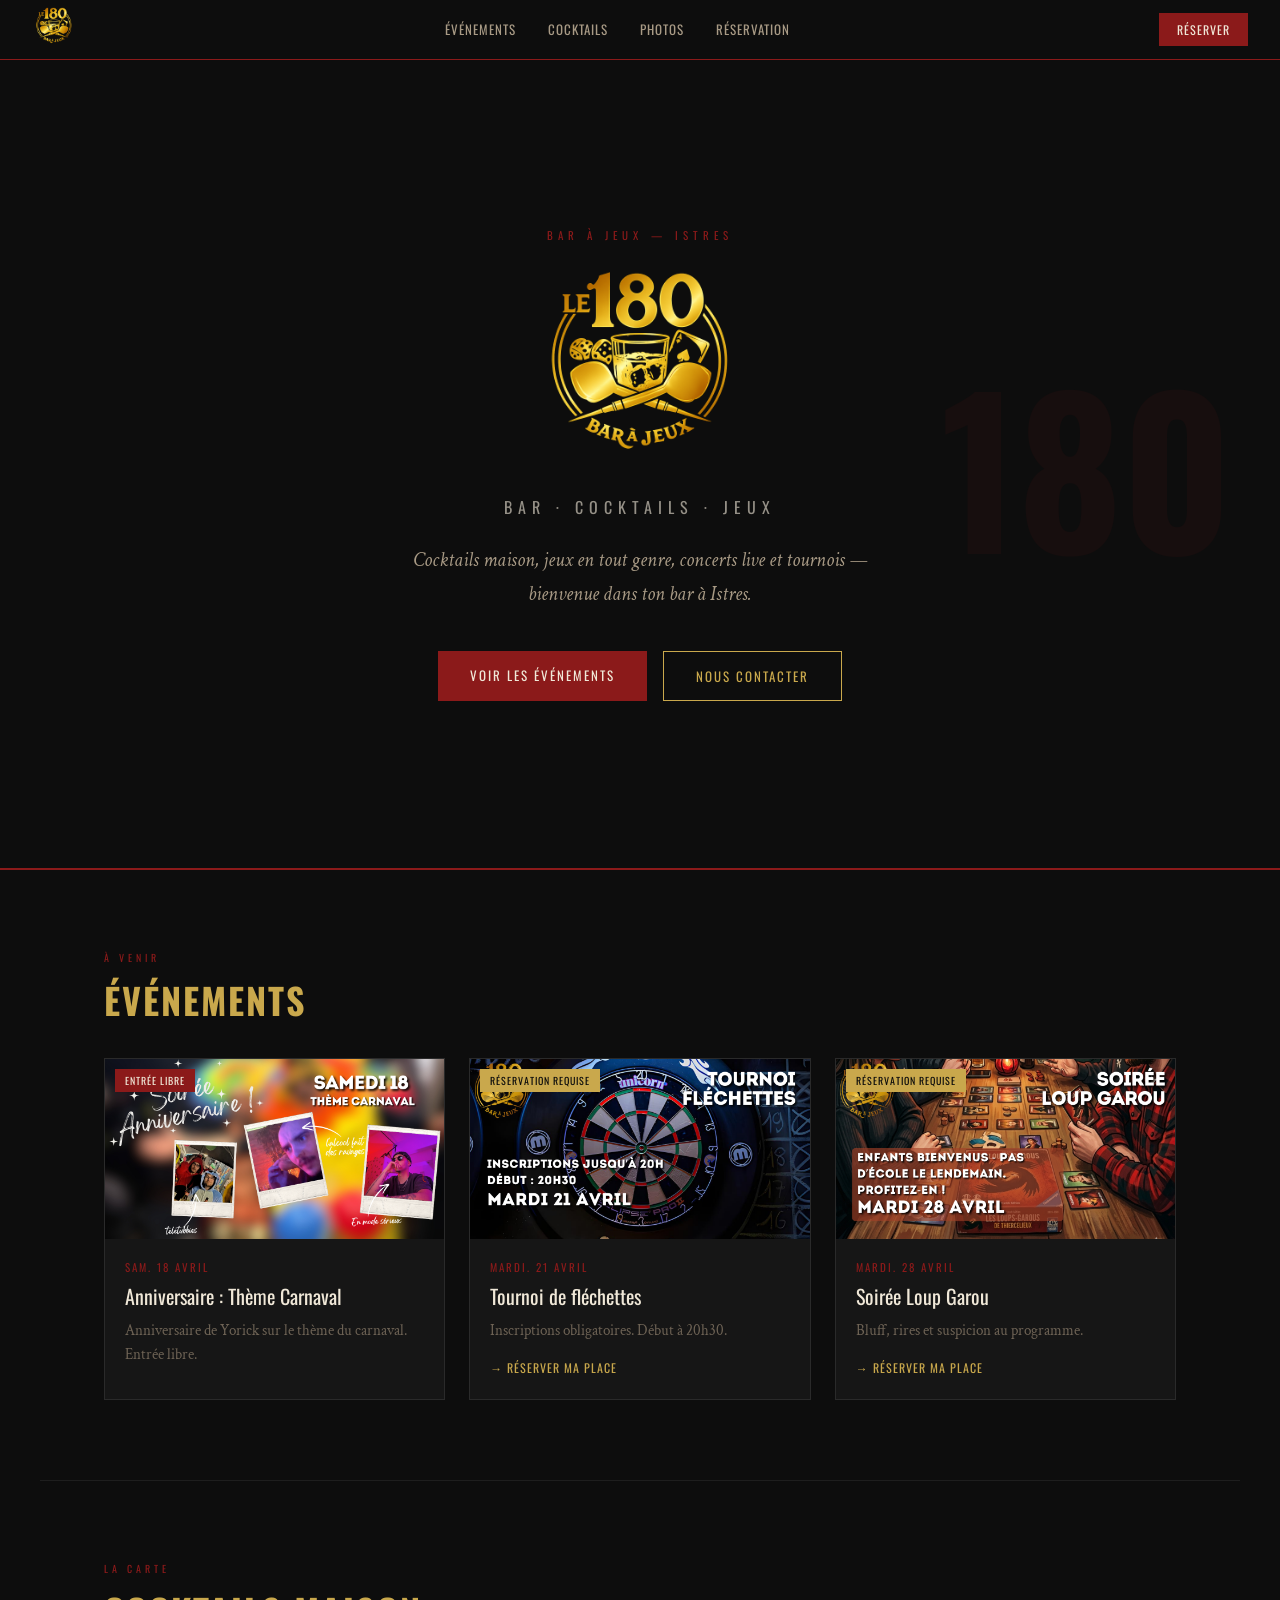
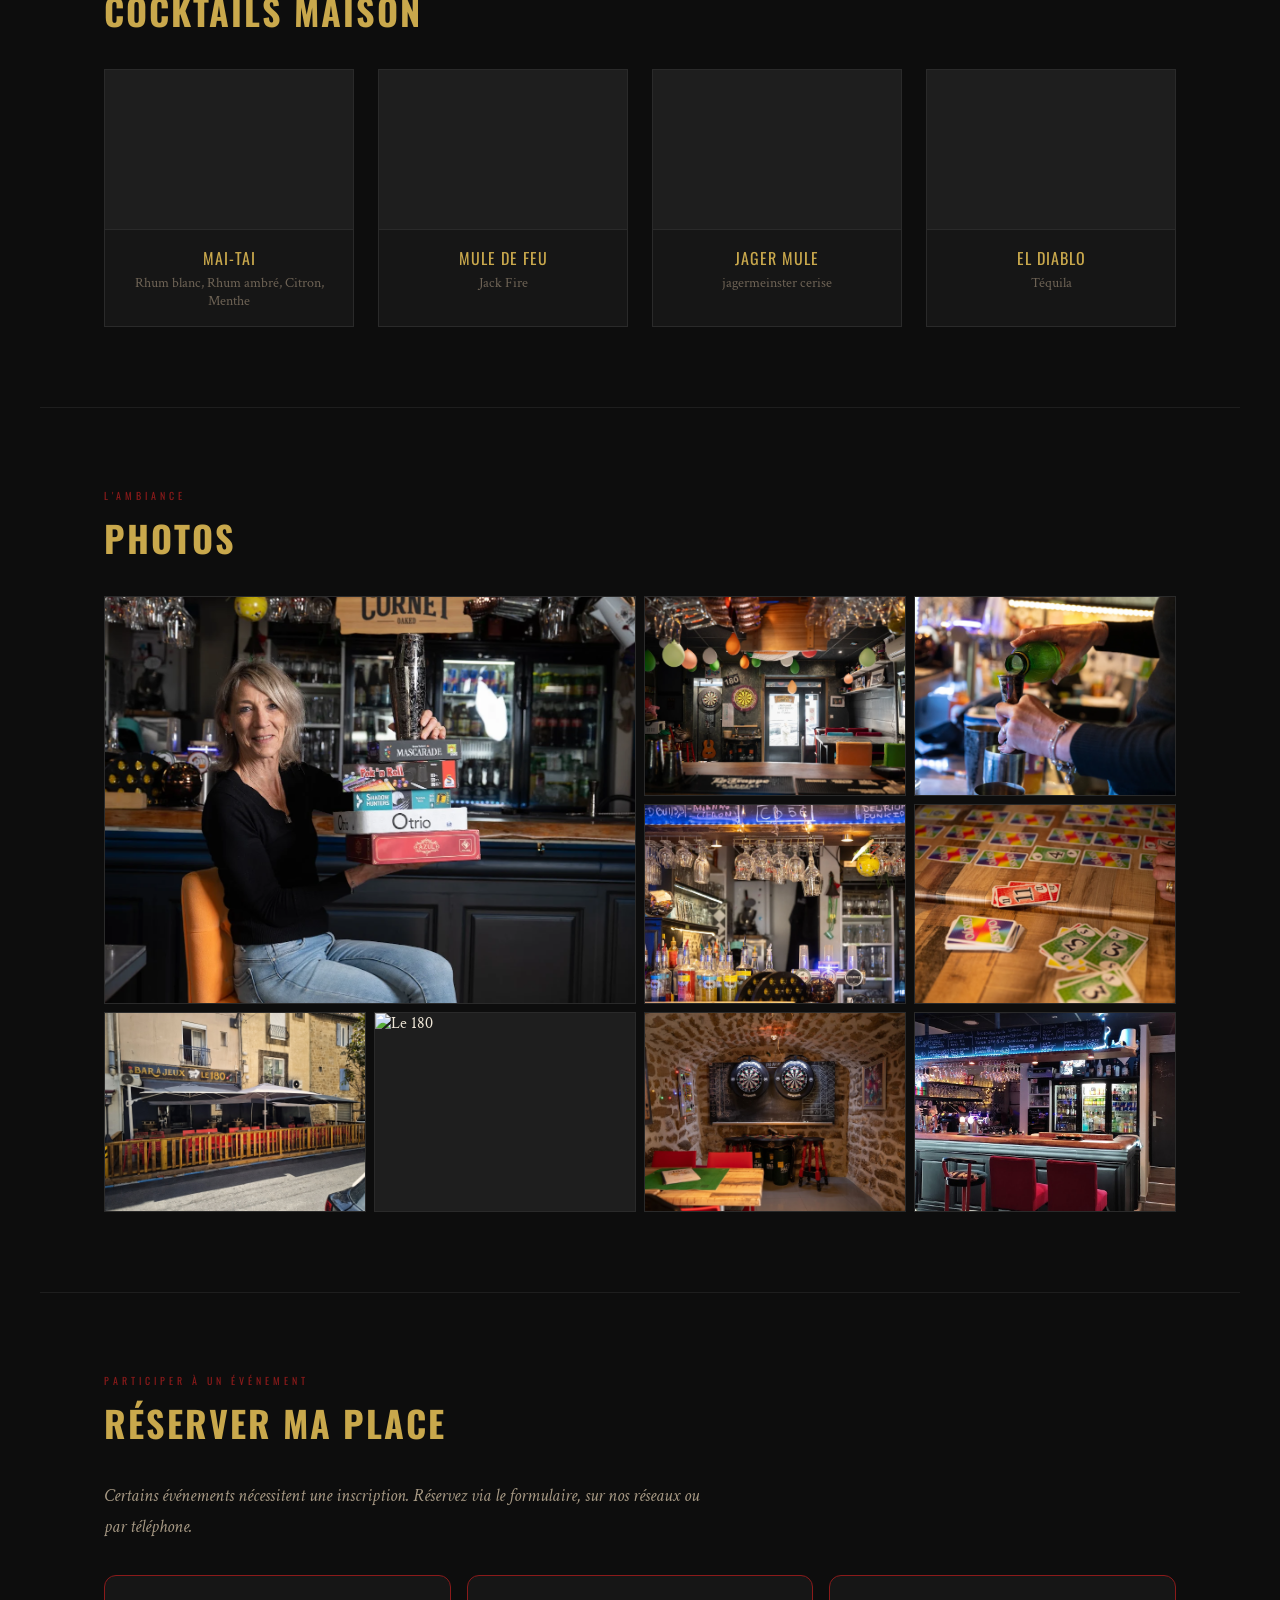
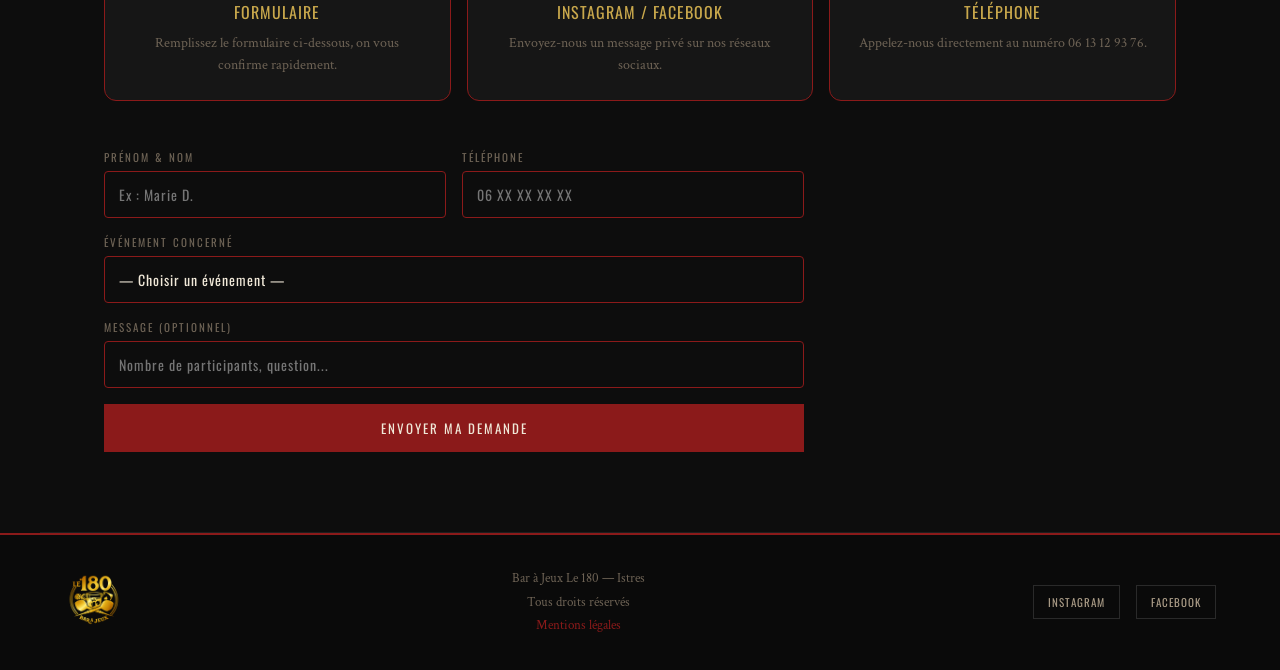
==== index.html @ 31a6560d "Add files via upload" ====
<!DOCTYPE html>
<html lang="fr">
<head>
  <meta charset="UTF-8">
  <meta name="viewport" content="width=device-width, initial-scale=1.0">
  <title>Bar à Jeux Le 180 — Istres</title>
  <link rel="preconnect" href="https://fonts.googleapis.com">
  <link href="https://fonts.googleapis.com/css2?family=Oswald:wght@400;700&family=Crimson+Text:ital,wght@0,400;1,400&display=swap" rel="stylesheet">
  <link rel="stylesheet" href="style.css">
</head>
<body>

  <!-- NAVIGATION -->
  <nav class="nav">
    <a href="#"><img src="images/logo.png" class="nav-logo-img" alt="Bar à Jeux Le 180"></a>
    <ul class="nav-links">
      <li><a href="#events">Événements</a></li>
      <li><a href="#cocktails">Cocktails</a></li>
      <li><a href="#galerie">Photos</a></li>
      <li><a href="#reservation">Réservation</a></li>
    </ul>
    <a href="#reservation" class="nav-cta">Réserver</a>
  </nav>

  <!-- HERO -->
  <section class="hero">
    <div class="hero-score">180</div>
    <p class="hero-tag">Bar à jeux — Istres</p>
<img src="images/logo.png" class="hero-logo" alt="Bar à Jeux Le 180">
    <p class="hero-sub">Bar · Cocktails · Jeux</p>
    <p class="hero-desc">Cocktails maison, jeux en tout genre, concerts live et tournois — bienvenue dans ton bar à Istres.</p>
    <div class="hero-btns">
      <a href="#events" class="btn-primary">Voir les événements</a>
      <a href="#reservation" class="btn-outline">Nous contacter</a>
    </div>
  </section>

  <!-- ÉVÉNEMENTS -->
  <section class="section" id="events">
  <p class="section-label">À venir</p>
  <h2 class="section-title">Événements</h2>
  <div class="events-grid">

    <div class="event-card">
      <div class="event-img">
        <img src="images/1.png" alt="Soirée Anniversaire">
        <span class="event-img-badge">Entrée libre</span>
      </div>
      <div class="event-body">
        <p class="event-date">Sam. 18 avril</p>
        <p class="event-name">Anniversaire : Thème Carnaval</p>
        <p class="event-desc">Anniversaire de Yorick sur le thème du carnaval. Entrée libre.</p>
      </div>
    </div>

    <div class="event-card">
      <div class="event-img">
        <img src="images/2.png" alt="Tournoi Fléchettes">
        <span class="event-img-badge gold">Réservation requise</span>
      </div>
      <div class="event-body">
        <p class="event-date">Mardi. 21 avril</p>
        <p class="event-name">Tournoi de fléchettes</p>
        <p class="event-desc">Inscriptions obligatoires. Début à 20h30.</p>
        <a href="#reservation" class="event-resa-link">→ Réserver ma place</a>
      </div>
    </div>

    <div class="event-card">
      <div class="event-img">
        <img src="images/3.png" alt="Soirée Loup Garou">
        <span class="event-img-badge gold">Réservation requise</span>
      </div>
      <div class="event-body">
        <p class="event-date">Mardi. 28 avril</p>
        <p class="event-name">Soirée Loup Garou</p>
        <p class="event-desc">Bluff, rires et suspicion au programme.</p>
        <a href="#reservation" class="event-resa-link">→ Réserver ma place</a>
      </div>
    </div>

  </div>
</section>

  <!-- COCKTAILS -->
  <section class="section" id="cocktails">
    <p class="section-label">La carte</p>
    <h2 class="section-title">Cocktails maison</h2>
    <div class="cocktails-grid">
      <div class="cocktail-card">
        <div class="cocktail-img"></div>
        <div class="cocktail-body">
          <p class="cocktail-name">Mai-Tai</p>
          <p class="cocktail-price">Rhum blanc, Rhum ambré, Citron, Menthe</p>
        </div>
      </div>
      <div class="cocktail-card">
        <div class="cocktail-img"></div>
        <div class="cocktail-body">
          <p class="cocktail-name">Mule de Feu</p>
          <p class="cocktail-price">Jack Fire</p>
        </div>
      </div>
      <div class="cocktail-card">
        <div class="cocktail-img"></div>
        <div class="cocktail-body">
          <p class="cocktail-name">Jager Mule</p>
          <p class="cocktail-price">jagermeinster cerise</p>
        </div>
      </div>
      <div class="cocktail-card">
        <div class="cocktail-img"></div>
        <div class="cocktail-body">
          <p class="cocktail-name">El Diablo</p>
          <p class="cocktail-price">Téquila</p>
        </div>
      </div>
    </div>
  </section>

  <!-- GALERIE -->
  <section class="section" id="galerie">
    <p class="section-label">L'ambiance</p>
    <h2 class="section-title">Photos</h2>
    <div class="gallery-grid">
      <div class="gallery-item big"><img src="images/image.png" alt="Le 180"></div>
<div class="gallery-item"><img src="images/image-2.png" alt="Le 180"></div>
<div class="gallery-item"><img src="images/image-3.png" alt="Le 180"></div>
<div class="gallery-item"><img src="images/image-4.png" alt="Le 180"></div>
<div class="gallery-item"><img src="images/Skyjo.jpg" alt="Le 180"></div>
<div class="gallery-item"><img src="images/exterieur.jpg" alt="Le 180"></div>
<div class="gallery-item"><img src="images/cocktails.jpg" alt="Le 180"></div>
<div class="gallery-item"><img src="images/cible.jpg" alt="Le 180"></div>    
<div class="gallery-item"><img src="images/bar.jpg" alt="Le 180"></div>
  </section>

  <!-- RÉSERVATION -->
  <section class="section" id="reservation">
    <p class="section-label">Participer à un événement</p>
    <h2 class="section-title">Réserver ma place</h2>
    <p class="resa-intro">Certains événements nécessitent une inscription. Réservez via le formulaire, sur nos réseaux ou par téléphone.</p>
    <div class="resa-methods">
      <div class="resa-method">
        <p class="resa-method-title">Formulaire</p>
        <p class="resa-method-desc">Remplissez le formulaire ci-dessous, on vous confirme rapidement.</p>
      </div>
      <div class="resa-method">
        <p class="resa-method-title">Instagram / Facebook</p>
        <p class="resa-method-desc">Envoyez-nous un message privé sur nos réseaux sociaux.</p>
      </div>
      <div class="resa-method">
        <p class="resa-method-title">Téléphone</p>
        <p class="resa-method-desc">Appelez-nous directement au numéro 06 13 12 93 76.</p>
      </div>
    </div>
    <form class="resa-form">
      <div class="form-row">
        <div class="field-group">
          <label class="field-label">Prénom & Nom</label>
          <input class="field-input" type="text" placeholder="Ex : Marie D.">
        </div>
        <div class="field-group">
          <label class="field-label">Téléphone</label>
          <input class="field-input" type="tel" placeholder="06 XX XX XX XX">
        </div>
      </div>
      <div class="field-group">
        <label class="field-label">Événement concerné</label>
        <select class="field-select">
          <option>— Choisir un événement —</option>
<option>Tournoi de fléchettes — 21 avril</option>
<option>Soirée Loup Garou — 28 avril</option>
        </select>
      </div>
      <div class="field-group">
        <label class="field-label">Message (optionnel)</label>
        <input class="field-input" type="text" placeholder="Nombre de participants, question...">
      </div>
      <button type="submit" class="btn-primary">Envoyer ma demande</button>
    </form>
  </section>

  <!-- FOOTER -->
  <footer class="footer">
<img src="images/logo.png" class="footer-logo-img" alt="Bar à Jeux Le 180">    <div class="footer-info">Bar à Jeux Le 180 — Istres<br>Tous droits réservés<br><a href="mentions-legales.html" class="mentions-link">Mentions légales</a></div>
    <div class="footer-social">
      <a href="https://www.instagram.com/le180_barajeux/" target="_blank" class="social-badge">Instagram</a>
<a href="https://www.facebook.com/sylvie.thierry.75436?locale=fr_FR" target="_blank" class="social-badge">Facebook</a>
    </div>
  </footer>
<button class="back-to-top" id="backToTop" onclick="window.scrollTo({top:0, behavior:'smooth'})">↑</button>
<script>
  window.addEventListener('scroll', function() {
    var btn = document.getElementById('backToTop');
    if (window.scrollY > 300) {
      btn.classList.add('visible');
    } else {
      btn.classList.remove('visible');
    }
  });
</script>
</body>
</html>
---- style.css ----
* {
  box-sizing: border-box;
  margin: 0;
  padding: 0;
}

body {
  background: #0d0d0d;
  color: #f0e8d8;
  font-family: 'Crimson Text', Georgia, serif;
  font-size: 16px;
}

/* NAV */
.nav {
  background: #0d0d0d;
  border-bottom: 1px solid #8b1a1a;
  padding: 0 2rem;
  display: flex;
  align-items: center;
  justify-content: space-between;
  height: 60px;
  position: sticky;
  top: 0;
  z-index: 100;
}

.nav-logo {
  font-family: 'Oswald', sans-serif;
  font-size: 22px;
  font-weight: 700;
  color: #c9a84c;
  letter-spacing: 2px;
  text-transform: uppercase;
}

.nav-logo span { color: #8b1a1a; }

.nav-links {
  display: flex;
  gap: 2rem;
  list-style: none;
}

.nav-links a {
  font-family: 'Oswald', sans-serif;
  font-size: 13px;
  letter-spacing: 1px;
  text-transform: uppercase;
  color: #a89a85;
  text-decoration: none;
  transition: color 0.2s;
}

.nav-links a:hover { color: #c9a84c; }

.nav-cta {
  background: #8b1a1a;
  color: #f0e8d8;
  font-family: 'Oswald', sans-serif;
  font-size: 12px;
  letter-spacing: 1px;
  text-transform: uppercase;
  padding: 8px 18px;
  text-decoration: none;
  transition: background 0.2s;
}

.nav-cta:hover { background: #a82020; }

/* HERO */
.hero {
  min-height: 90vh;
  display: flex;
  flex-direction: column;
  align-items: center;
  justify-content: center;
  text-align: center;
  padding: 4rem 2rem;
  position: relative;
  border-bottom: 2px solid #8b1a1a;
  overflow: hidden;
}

.hero-score {
  position: absolute;
  right: 3rem;
  top: 50%;
  transform: translateY(-50%);
  font-family: 'Oswald', sans-serif;
  font-size: 200px;
  font-weight: 700;
  color: #8b1a1a;
  opacity: 0.08;
  line-height: 1;
  pointer-events: none;
  user-select: none;
}

.hero-tag {
  font-family: 'Oswald', sans-serif;
  font-size: 11px;
  letter-spacing: 5px;
  text-transform: uppercase;
  color: #8b1a1a;
  margin-bottom: 1rem;
}

.hero-title {
  font-family: 'Oswald', sans-serif;
  font-size: 80px;
  font-weight: 700;
  color: #c9a84c;
  letter-spacing: 6px;
  text-transform: uppercase;
  line-height: 1;
  margin-bottom: 0.5rem;
}

.hero-sub {
  font-family: 'Oswald', sans-serif;
  font-size: 16px;
  letter-spacing: 6px;
  text-transform: uppercase;
  color: #f0e8d8;
  opacity: 0.6;
  margin-bottom: 1.5rem;
}

.hero-desc {
  font-style: italic;
  color: #a89a85;
  font-size: 20px;
  max-width: 520px;
  line-height: 1.7;
  margin-bottom: 2.5rem;
}

.hero-btns {
  display: flex;
  gap: 1rem;
}

/* BOUTONS */
.btn-primary {
  background: #8b1a1a;
  color: #f0e8d8;
  font-family: 'Oswald', sans-serif;
  font-size: 13px;
  letter-spacing: 2px;
  text-transform: uppercase;
  padding: 14px 32px;
  text-decoration: none;
  border: none;
  cursor: pointer;
  transition: background 0.2s;
}

.btn-primary:hover { background: #a82020; }

.btn-outline {
  background: transparent;
  color: #c9a84c;
  font-family: 'Oswald', sans-serif;
  font-size: 13px;
  letter-spacing: 2px;
  text-transform: uppercase;
  padding: 14px 32px;
  text-decoration: none;
  border: 1px solid #c9a84c;
  cursor: pointer;
  transition: background 0.2s;
}

.btn-outline:hover { background: rgba(201,168,76,0.1); }

/* SECTIONS */
.section {
  padding: 5rem 4rem;
  border-bottom: 1px solid #1e1e1e;
  max-width: 1200px;
  margin: 0 auto;
}

.section-label {
  font-family: 'Oswald', sans-serif;
  font-size: 10px;
  letter-spacing: 4px;
  text-transform: uppercase;
  color: #8b1a1a;
  margin-bottom: 0.5rem;
}

.section-title {
  font-family: 'Oswald', sans-serif;
  font-size: 36px;
  font-weight: 700;
  color: #c9a84c;
  letter-spacing: 2px;
  text-transform: uppercase;
  margin-bottom: 2rem;
}

/* ÉVÉNEMENTS */
.events-grid {
  display: grid;
  grid-template-columns: repeat(3, 1fr);
  gap: 1.5rem;
}

.event-card {
  background: #161616;
  border: 1px solid #2a2a2a;
  overflow: hidden;
}

.event-img {
  width: 100%;
  height: 180px;
  position: relative;
  overflow: hidden;
}

.event-img img {
  width: 100%;
  height: 100%;
  object-fit: cover;
}

.event-img-badge {
  position: absolute;
  top: 10px;
  left: 10px;
  background: #8b1a1a;
  color: #f0e8d8;
  font-family: 'Oswald', sans-serif;
  font-size: 10px;
  letter-spacing: 1px;
  text-transform: uppercase;
  padding: 4px 10px;
}

.event-img-badge.gold {
  background: #c9a84c;
  color: #0d0d0d;
}

.event-body { padding: 1.25rem; }

.event-date {
  font-family: 'Oswald', sans-serif;
  font-size: 11px;
  letter-spacing: 2px;
  text-transform: uppercase;
  color: #8b1a1a;
  margin-bottom: 0.4rem;
}

.event-name {
  font-family: 'Oswald', sans-serif;
  font-size: 20px;
  color: #f0e8d8;
  margin-bottom: 0.5rem;
}

.event-desc {
  font-size: 15px;
  color: #6e6355;
  line-height: 1.6;
}

.event-resa-link {
  display: inline-block;
  margin-top: 1rem;
  font-family: 'Oswald', sans-serif;
  font-size: 12px;
  letter-spacing: 1px;
  text-transform: uppercase;
  color: #c9a84c;
  text-decoration: none;
}

.event-resa-link:hover { color: #f0e8d8; }

/* COCKTAILS */
.cocktails-grid {
  display: grid;
  grid-template-columns: repeat(4, 1fr);
  gap: 1.5rem;
}

.cocktail-card {
  background: #161616;
  border: 1px solid #2a2a2a;
  overflow: hidden;
}

.cocktail-img {
  width: 100%;
  height: 160px;
  background: #1e1e1e;
  border-bottom: 1px solid #2a2a2a;
}

.cocktail-body {
  padding: 1rem;
  text-align: center;
}

.cocktail-name {
  font-family: 'Oswald', sans-serif;
  font-size: 16px;
  color: #c9a84c;
  text-transform: uppercase;
  letter-spacing: 1px;
  margin-bottom: 0.25rem;
}

.cocktail-price {
  font-size: 14px;
  color: #6e6355;
}

/* GALERIE */
.gallery-grid {
  display: grid;
  grid-template-columns: repeat(4, 1fr);
  grid-auto-rows: 200px;
  gap: 8px;
}

.gallery-item {
  background: #1e1e1e;
  border: 1px solid #2a2a2a;
}

.gallery-item.big {
  grid-column: span 2;
  grid-row: span 2;
}

/* RÉSERVATION */
.resa-intro {
  font-style: italic;
  color: #a89a85;
  font-size: 18px;
  line-height: 1.7;
  margin-bottom: 2rem;
  max-width: 600px;
}

.resa-methods {
  display: grid;
  grid-template-columns: repeat(3, 1fr);
  gap: 1rem;
  margin-bottom: 3rem;
}

.resa-method {
  background: #161616;
  border: 1px solid #8b1a1a;
  border-radius: 12px;
  padding: 1.5rem;
  text-align: center;
  transition: border-color 0.2s;
}

.resa-method:hover {
  border-color: #c9a84c;
}

.resa-method-title {
  font-family: 'Oswald', sans-serif;
  font-size: 16px;
  color: #c9a84c;
  text-transform: uppercase;
  letter-spacing: 1px;
  margin-bottom: 0.5rem;
}

.resa-method-desc {
  font-size: 14px;
  color: #6e6355;
  line-height: 1.6;
}

.resa-form {
  display: flex;
  flex-direction: column;
  gap: 1rem;
  max-width: 700px;
}

.form-row {
  display: grid;
  grid-template-columns: 1fr 1fr;
  gap: 1rem;
}

.field-group {
  display: flex;
  flex-direction: column;
  gap: 6px;
}

.field-label {
  font-family: 'Oswald', sans-serif;
  font-size: 11px;
  letter-spacing: 2px;
  text-transform: uppercase;
  color: #6e6355;
}

.field-input, .field-select {
  background: #0d0d0d;
  border: 1px solid #8b1a1a;
  border-radius: 4px;
  color: #f0e8d8;
  padding: 12px 14px;
  font-family: 'Oswald', sans-serif;
  font-size: 14px;
  letter-spacing: 1px;
  outline: none;
  width: 100%;
  transition: border-color 0.2s;
  appearance: none;
  cursor: pointer;
}

.field-input:focus, .field-select:focus {
  border-color: #c9a84c;
}

/* FOOTER */
.footer {
  background: #0a0a0a;
  padding: 2rem 4rem;
  display: flex;
  align-items: center;
  justify-content: space-between;
  border-top: 2px solid #8b1a1a;
}

.footer-logo {
  font-family: 'Oswald', sans-serif;
  font-size: 18px;
  font-weight: 700;
  color: #c9a84c;
  letter-spacing: 3px;
}

.footer-info {
  font-size: 13px;
  color: #6e6355;
  text-align: center;
  line-height: 1.8;
}

.footer-social {
  display: flex;
  gap: 1rem;
}

.social-badge {
  font-family: 'Oswald', sans-serif;
  font-size: 11px;
  letter-spacing: 1px;
  text-transform: uppercase;
  color: #a89a85;
  border: 1px solid #2a2a2a;
  padding: 8px 14px;
  text-decoration: none;
  transition: border-color 0.2s, color 0.2s;
}

.social-badge:hover {
  color: #c9a84c;
  border-color: #c9a84c;
}
.nav-logo-img {
  height: 44px;
  width: auto;
}

.event-img img {
  width: 100%;
  height: 100%;
  object-fit: cover;
}

.gallery-item img {
  width: 100%;
  height: 100%;
  object-fit: cover;
}
.hero-logo {
  width: 220px;
  height: auto;
  margin-bottom: 1rem;
}
.footer-logo-img {
  height: 60px;
  width: auto;
}
.mentions-block {
  margin-bottom: 2.5rem;
}

.mentions-block p {
  color: #a89a85;
  font-size: 16px;
  line-height: 1.8;
}

.mentions-subtitle {
  font-family: 'Oswald', sans-serif;
  font-size: 18px;
  color: #c9a84c;
  text-transform: uppercase;
  letter-spacing: 1px;
  margin-bottom: 0.75rem;
}

.mentions-link {
  color: #8b1a1a;
  text-decoration: none;
}

.mentions-link:hover {
  color: #c9a84c;
}
.back-to-top {
  position: fixed;
  bottom: 2rem;
  right: 2rem;
  background: #8b1a1a;
  color: #f0e8d8;
  border: none;
  width: 44px;
  height: 44px;
  font-size: 20px;
  cursor: pointer;
  opacity: 0;
  transition: opacity 0.3s, background 0.2s;
  z-index: 999;
  border-radius: 4px;
}

.back-to-top.visible {
  opacity: 1;
}

.back-to-top:hover {
  background: #c9a84c;
  color: #0d0d0d;
}
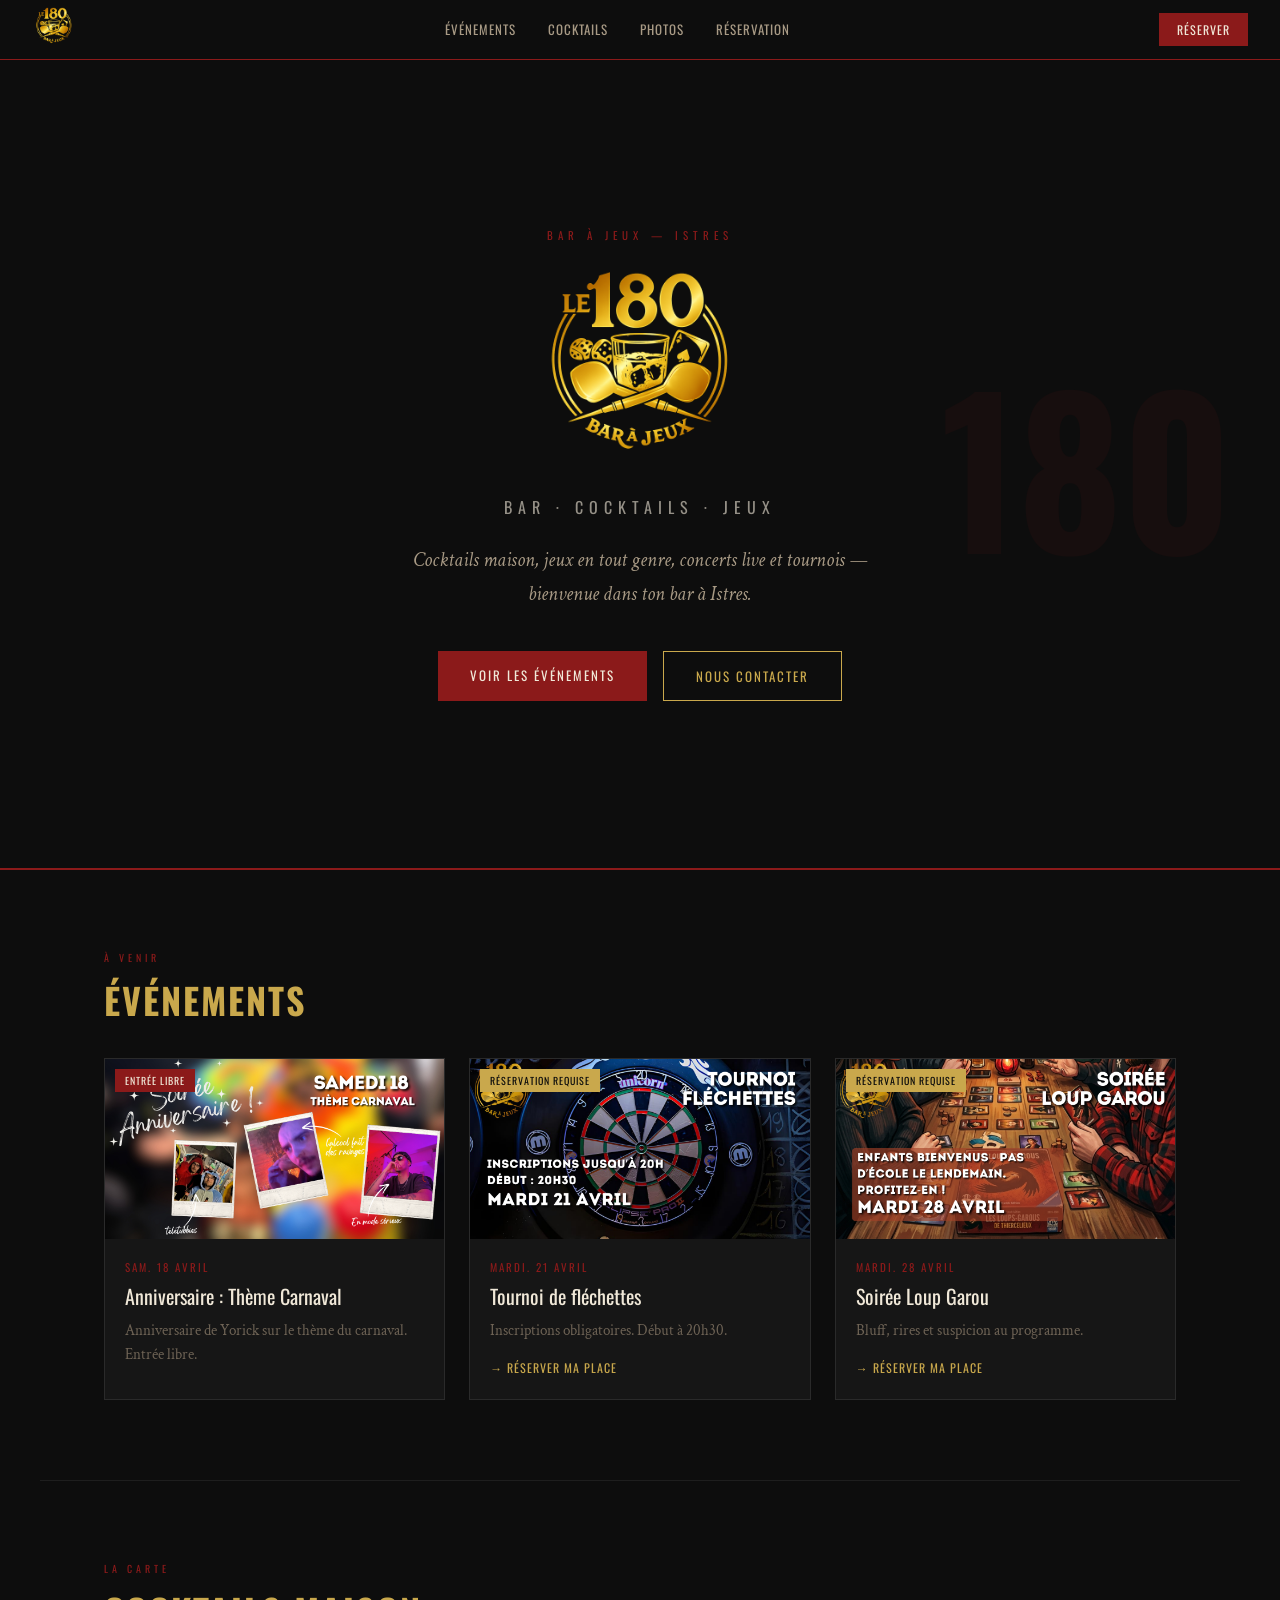
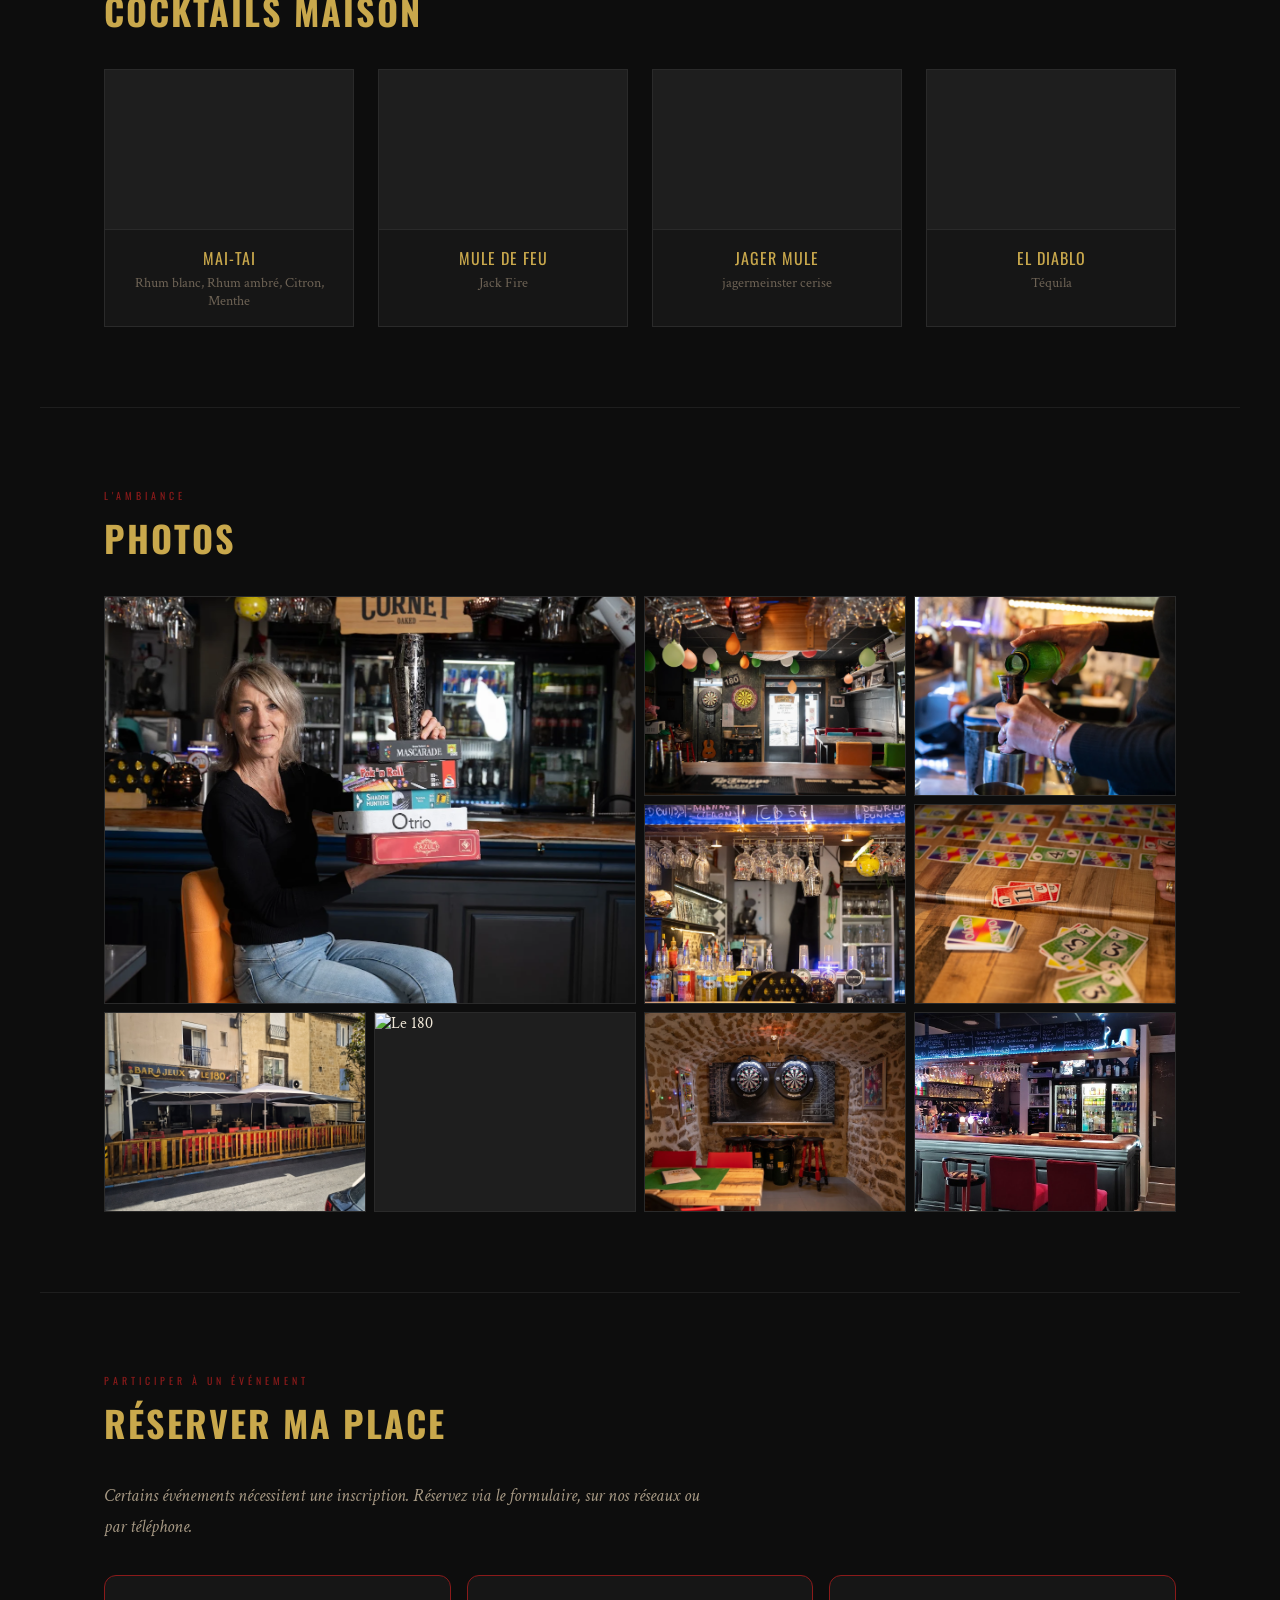
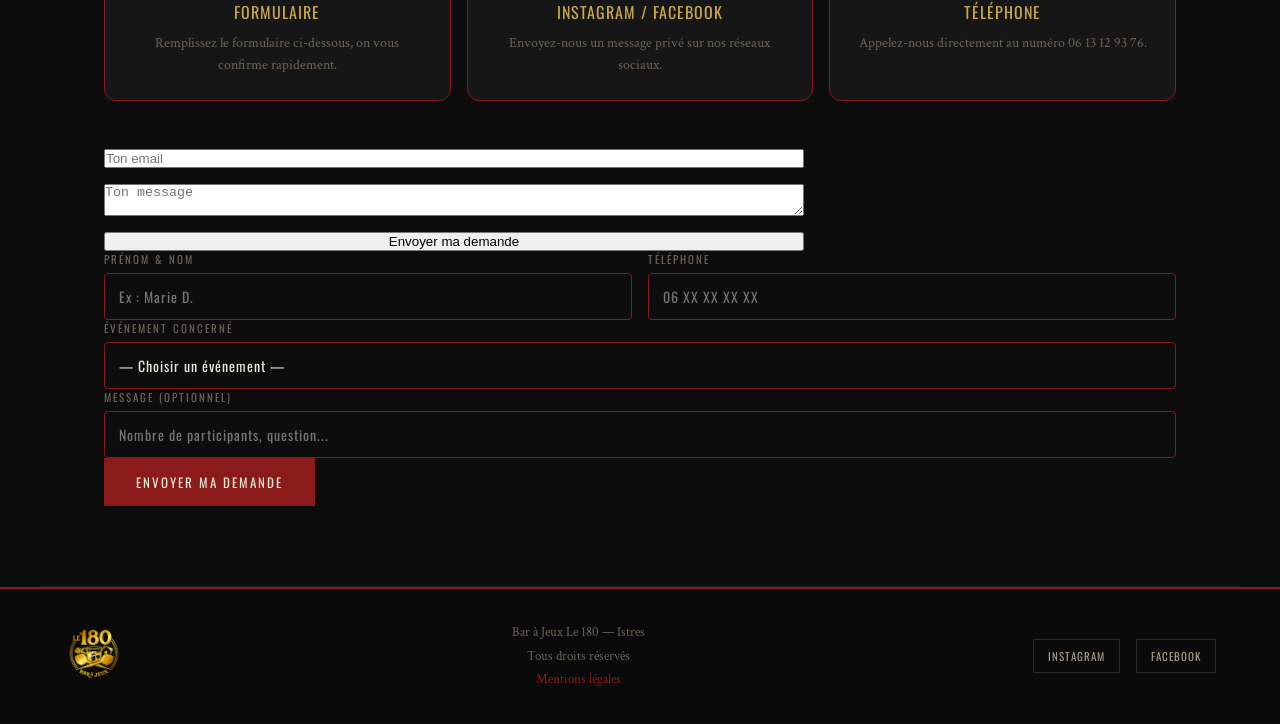
==== commit 1b51f97c: "Update index.html" ====
--- a/index.html
+++ b/index.html
@@ -153,7 +153,16 @@
         <p class="resa-method-desc">Appelez-nous directement au numéro 06 13 12 93 76.</p>
       </div>
     </div>
-    <form class="resa-form">
+    <form class="resa-form" action="https://formspree.io/f/xgorvejp" method="POST">
+      <form class="resa-form" action="https://formspree.io/f/xgorvejp" method="POST">
+
+  <input type="email" name="email" placeholder="Ton email" required>
+
+  <textarea name="message" placeholder="Ton message" required></textarea>
+
+  <button type="submit">Envoyer ma demande</button>
+
+</form>
       <div class="form-row">
         <div class="field-group">
           <label class="field-label">Prénom & Nom</label>
@@ -200,4 +209,4 @@
   });
 </script>
 </body>
-</html>+</html>
--- a/style.css
+++ b/style.css
@@ -553,4 +553,63 @@
 .back-to-top:hover {
   background: #c9a84c;
   color: #0d0d0d;
-}+}
+@media (max-width: 768px) {
+
+  .nav-links {
+    display: none;
+  }
+
+  .nav-cta {
+    display: none;
+  }
+
+  .hero-title {
+    font-size: 48px;
+  }
+
+  .hero-score {
+    font-size: 100px;
+    opacity: 0.05;
+  }
+
+  .section {
+    padding: 3rem 1.5rem;
+  }
+
+  .events-grid {
+    grid-template-columns: 1fr;
+  }
+
+  .cocktails-grid {
+    grid-template-columns: 1fr 1fr;
+  }
+
+  .gallery-grid {
+    grid-template-columns: 1fr 1fr;
+  }
+
+  .gallery-item.big {
+    grid-column: span 2;
+    grid-row: span 1;
+  }
+
+  .resa-methods {
+    grid-template-columns: 1fr;
+  }
+
+  .form-row {
+    grid-template-columns: 1fr;
+  }
+
+  .footer {
+    flex-direction: column;
+    gap: 1.5rem;
+    text-align: center;
+    padding: 2rem 1.5rem;
+  }
+
+  .section-title {
+    font-size: 24px;
+  }
+}
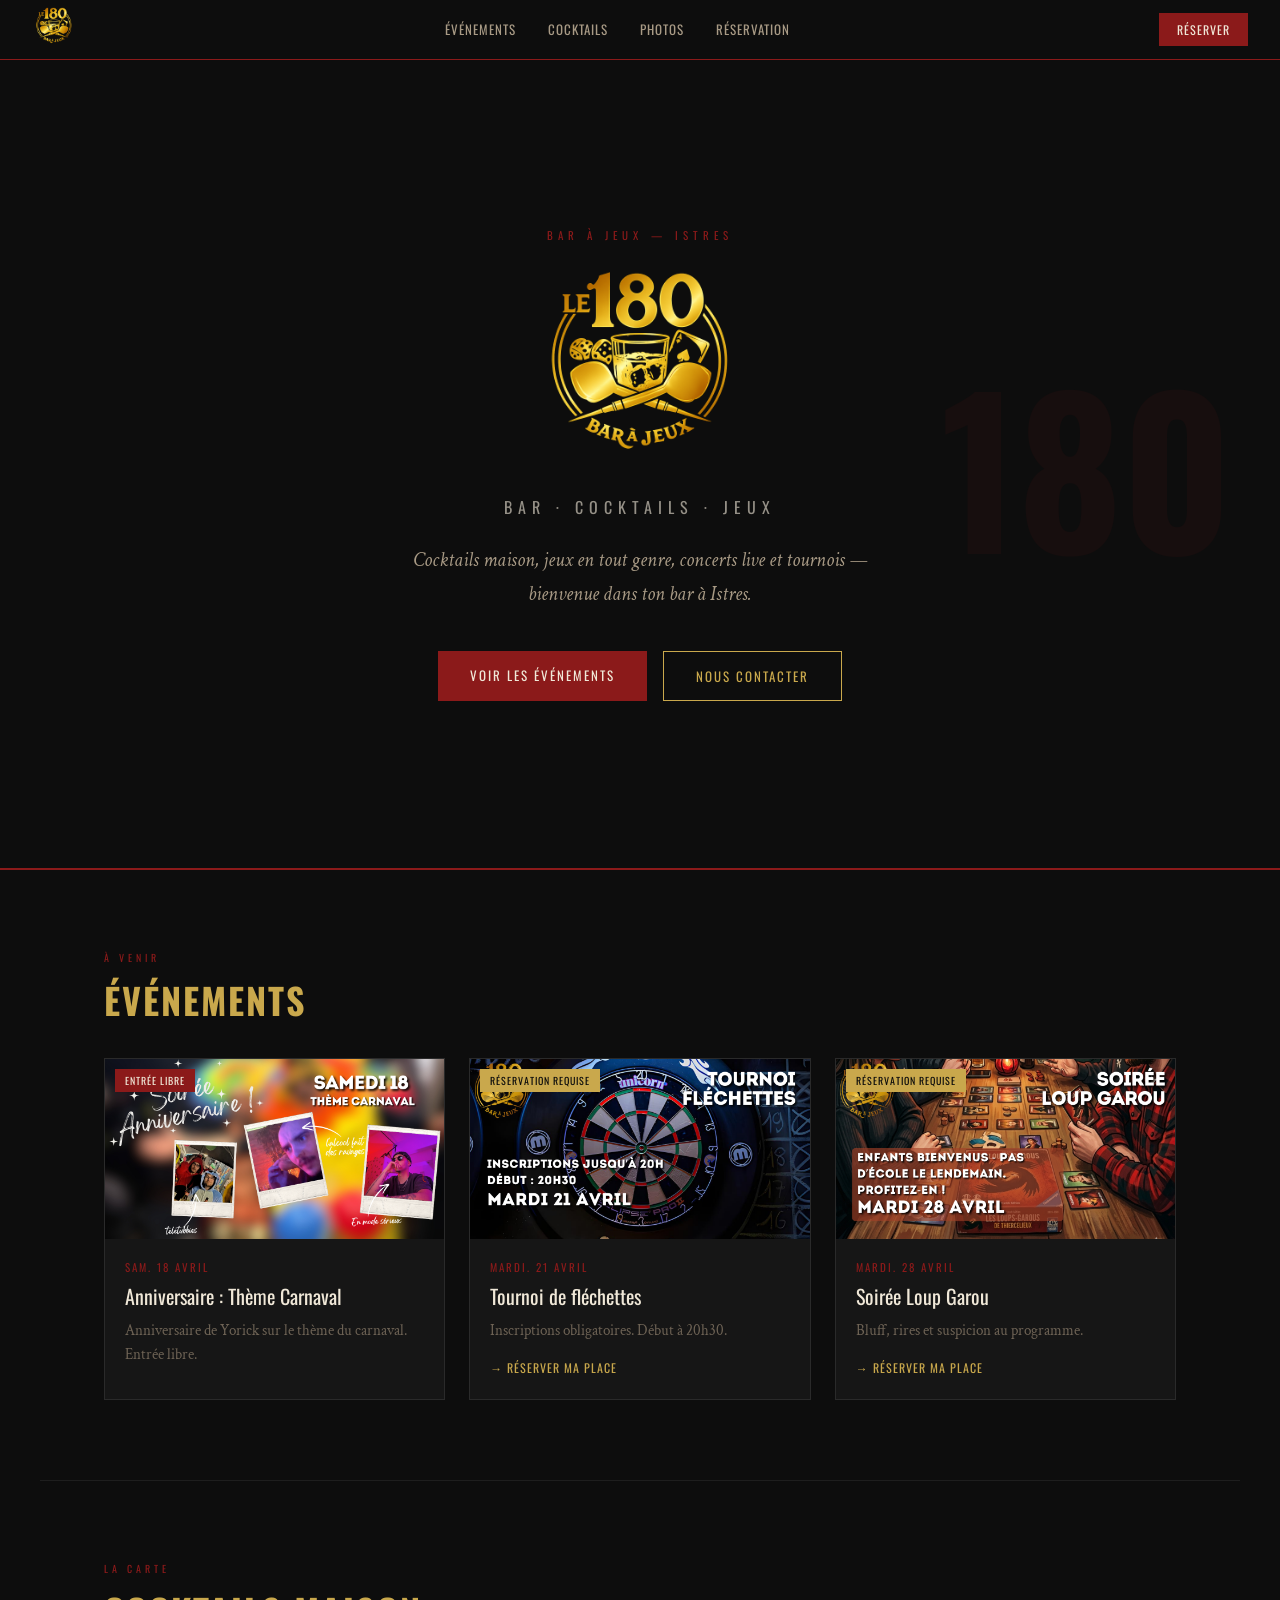
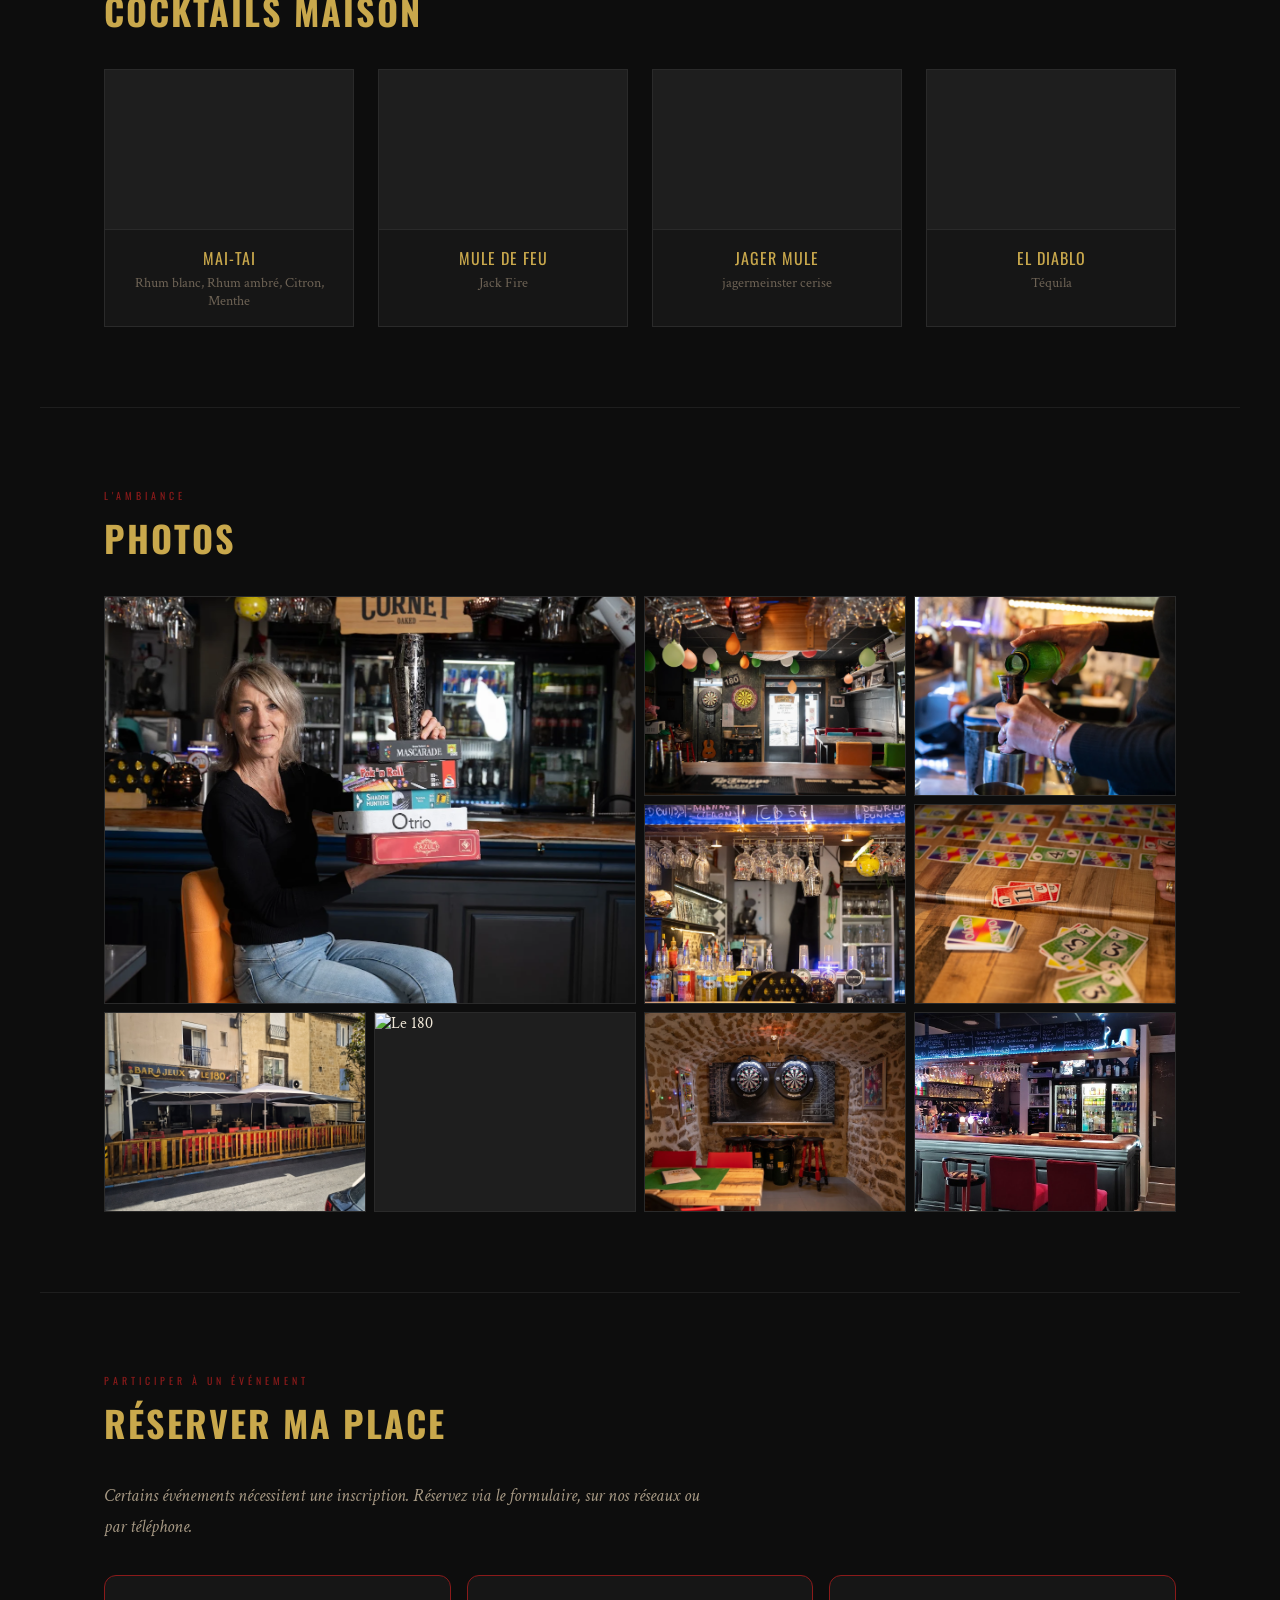
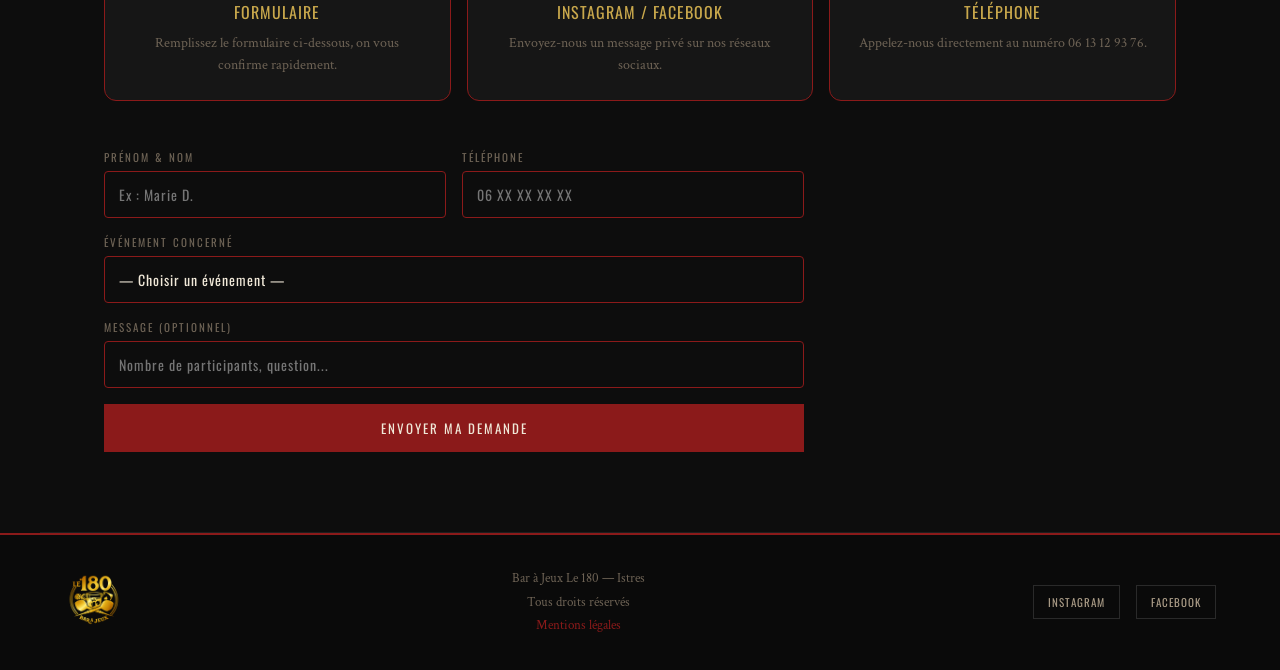
==== commit e373cb3b: "Update index.html" ====
--- a/index.html
+++ b/index.html
@@ -154,15 +154,6 @@
       </div>
     </div>
     <form class="resa-form" action="https://formspree.io/f/xgorvejp" method="POST">
-      <form class="resa-form" action="https://formspree.io/f/xgorvejp" method="POST">
-
-  <input type="email" name="email" placeholder="Ton email" required>
-
-  <textarea name="message" placeholder="Ton message" required></textarea>
-
-  <button type="submit">Envoyer ma demande</button>
-
-</form>
       <div class="form-row">
         <div class="field-group">
           <label class="field-label">Prénom & Nom</label>
